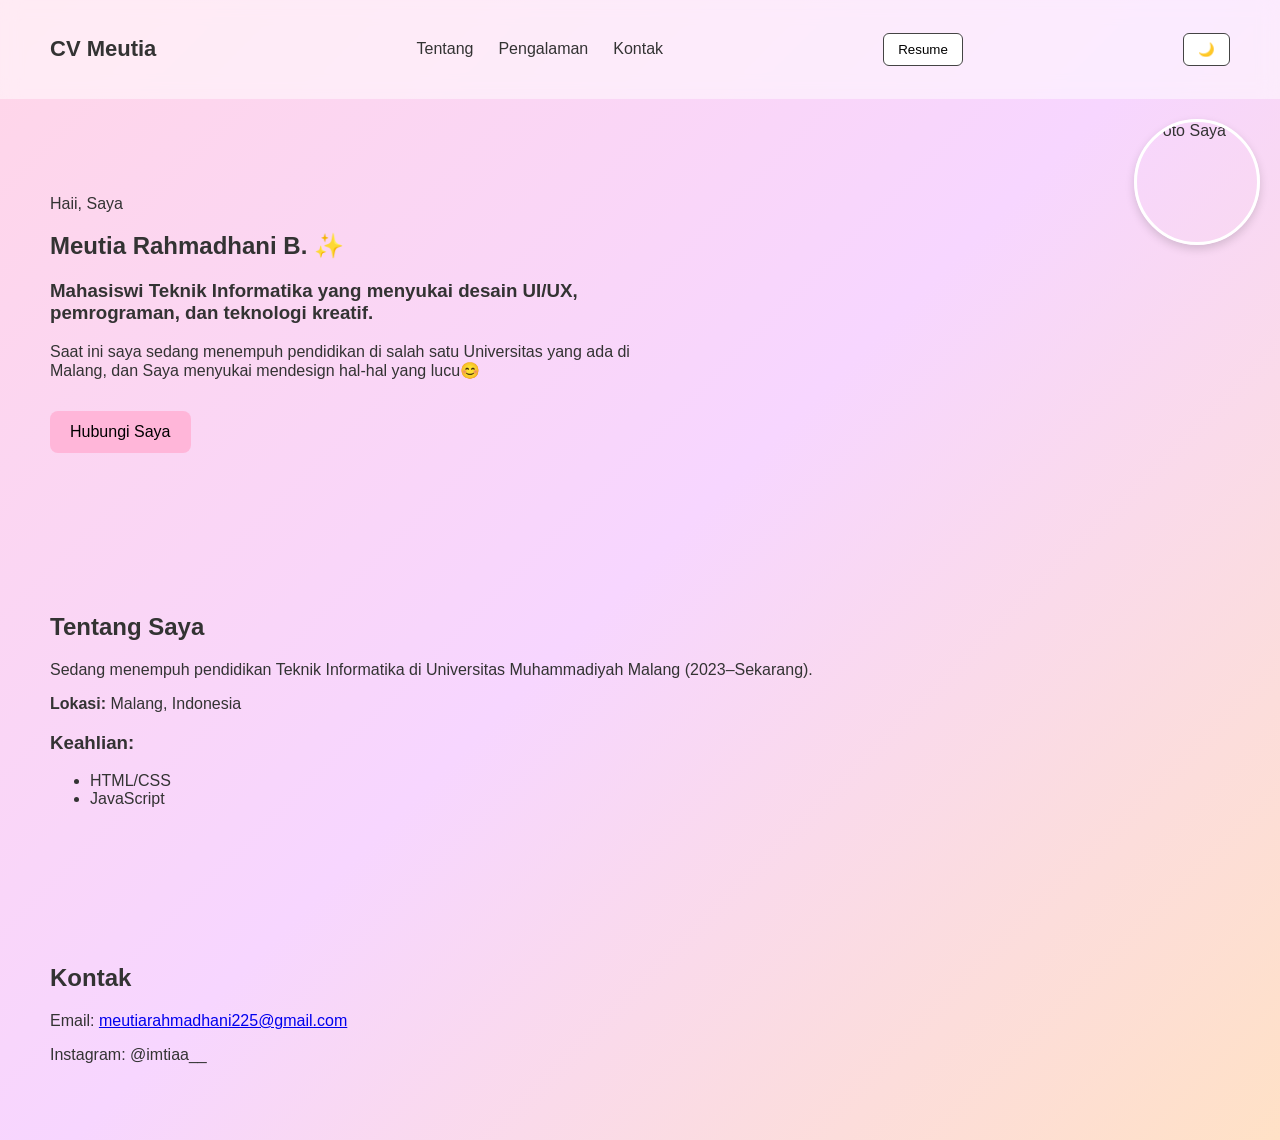
==== CV Meutia/index.html @ 0619a76a "Add files via upload" ====
<!DOCTYPE html>
<html lang="id">
<head>
    <meta charset="UTF-8">
    <meta name="viewport" content="width=device-width, initial-scale=1.0">
    <title>Meutia Portfolio</title>
    <link rel="stylesheet" href="css/style.css">
</head>
<body>

    <!-- DEKORASI -->
    <img src="img/star.jpeg" class="decor star" alt="">
    <img src="img/butterfly.jpeg" class="decor butterfly" alt="">

    <!-- NAVBAR -->
    <header>
        <nav class="navbar">
            <h2 class="logo">CV Meutia</h2>
            <ul class="nav-links">
                <li><a href="#about">Tentang</a></li>
                <li><a href="#experience">Pengalaman</a></li>
                <li><a href="#contact">Kontak</a></li>
            </ul>
            <button class="resume-btn">Resume</button>
            <button id="darkModeToggle" class="dark-btn">🌙</button>
        </nav>
    </header>

    <!-- HERO -->
    <section class="hero reveal">
        <div class="hero-left">
            <p class="intro">Haii, Saya</p>
            <h1 class="name">Meutia Rahmadhani B. ✨</h1>
            <h3 class="role">Mahasiswi Teknik Informatika yang menyukai desain UI/UX, pemrograman,
                dan teknologi kreatif. </h3>

            <p class="desc">
                Saat ini saya sedang menempuh pendidikan di salah satu Universitas yang ada di Malang, dan Saya menyukai mendesign hal-hal yang lucu😊
            </p>

            <a href="#contact" class="cta-btn">Hubungi Saya</a>
        </div>

        <div class="hero-right">
            <img src="images/meutia.jpg" alt="Foto Saya" class="profile-pic">
        </div>
    </section>

    <!-- TENTANG -->
    <section id="about" class="section reveal">
        <h2>Tentang Saya</h2>
        <p>Sedang menempuh pendidikan Teknik Informatika di Universitas Muhammadiyah Malang (2023–Sekarang).</p>
        <p><strong>Lokasi:</strong> Malang, Indonesia</p>

        <h3>Keahlian:</h3>
        <ul class="skills">
            <li>HTML/CSS</li>
            <li>JavaScript</li>
        </ul>
    </section>

    <!-- KONTAK -->
    <section id="contact" class="section reveal">
        <h2>Kontak</h2>
        <p>Email: <a href="mailto:meutia@example.com">meutiarahmadhani225@gmail.com</a></p>
        <p>Instagram: @imtiaa__</p>
    </section>

    <script src="js/script.js"></script>
</body>
</html>
---- CV Meutia/css/style.css ----
/* FONT */
body {
    margin: 0;
    font-family: "Poppins", sans-serif;
    background: linear-gradient(135deg, #ffd6e8, #f7d6ff, #ffe1c6);
    color: #333;
    overflow-x: hidden;
    transition: 0.3s;
}

.navbar {
    display: flex;
    justify-content: space-between;
    align-items: center;
    padding: 18px 50px;
    background: rgba(255,255,255,0.5);
    backdrop-filter: blur(10px);
    position: sticky;
    top: 0;
}

.logo {
    font-size: 22px;
    font-weight: bold;
}

.nav-links {
    list-style: none;
    display: flex;
    gap: 25px;
}

.nav-links a {
    text-decoration: none;
    font-weight: 500;
    color: #333;
}

.resume-btn, .dark-btn {
    padding: 8px 14px;
    border-radius: 6px;
    border: 1px solid #444;
    background: white;
    cursor: pointer;
}

/* DEKORASI (kupu & bintang) */
.decor {
    position: fixed;
    width: 60px;
    opacity: 0.6;
    animation: float 5s ease-in-out infinite;
}

.star {
    top: 20px;
    left: 15px;
}

.butterfly {
    bottom: 40px;
    right: 20px;
    width: 80px;
}

@keyframes float {
    0% { transform: translateY(0); }
    50% { transform: translateY(-12px); }
    100% { transform: translateY(0); }
}

.hero {
    display: flex;
    justify-content: space-between;
    padding: 80px 50px;
}

.hero-left {
    max-width: 50%;
}

.profile-img {
    width: 250px;
    height: 250px;
    border-radius: 50%;
    object-fit: cover;
    border: 5px solid white;
    box-shadow: 0 5px 15px rgba(0,0,0,0.15);
}

.profile-pic {
    width: 120px;        
    height: 120px;       
    object-fit: cover;   
    border-radius: 50%;  
    position: absolute;  
    top: 20px;           
    right: 20px;         
    border: 3px solid #fff; 
    box-shadow: 0 4px 10px rgba(0, 0, 0, 0.15); 
}

.cta-btn {
    display: inline-block;
    margin-top: 15px;
    padding: 12px 20px;
    border-radius: 8px;
    background: #ffb6d9;
    text-decoration: none;
    color: #000;
}

.section {
    padding: 60px 50px;
}

.reveal {
    opacity: 0;
    transform: translateY(30px);
    transition: 0.8s;
}

.reveal.active {
    opacity: 1;
    transform: translateY(0);
}

/* DARK MODE */
.dark {
    background: #1c1c1c;
    color: white;
}

.dark .navbar {
    background: rgba(0,0,0,0.5);
}

.dark a {
    color: #ffd6ff;
}

.dark .cta-btn {
    background: #ff7cd9;
}
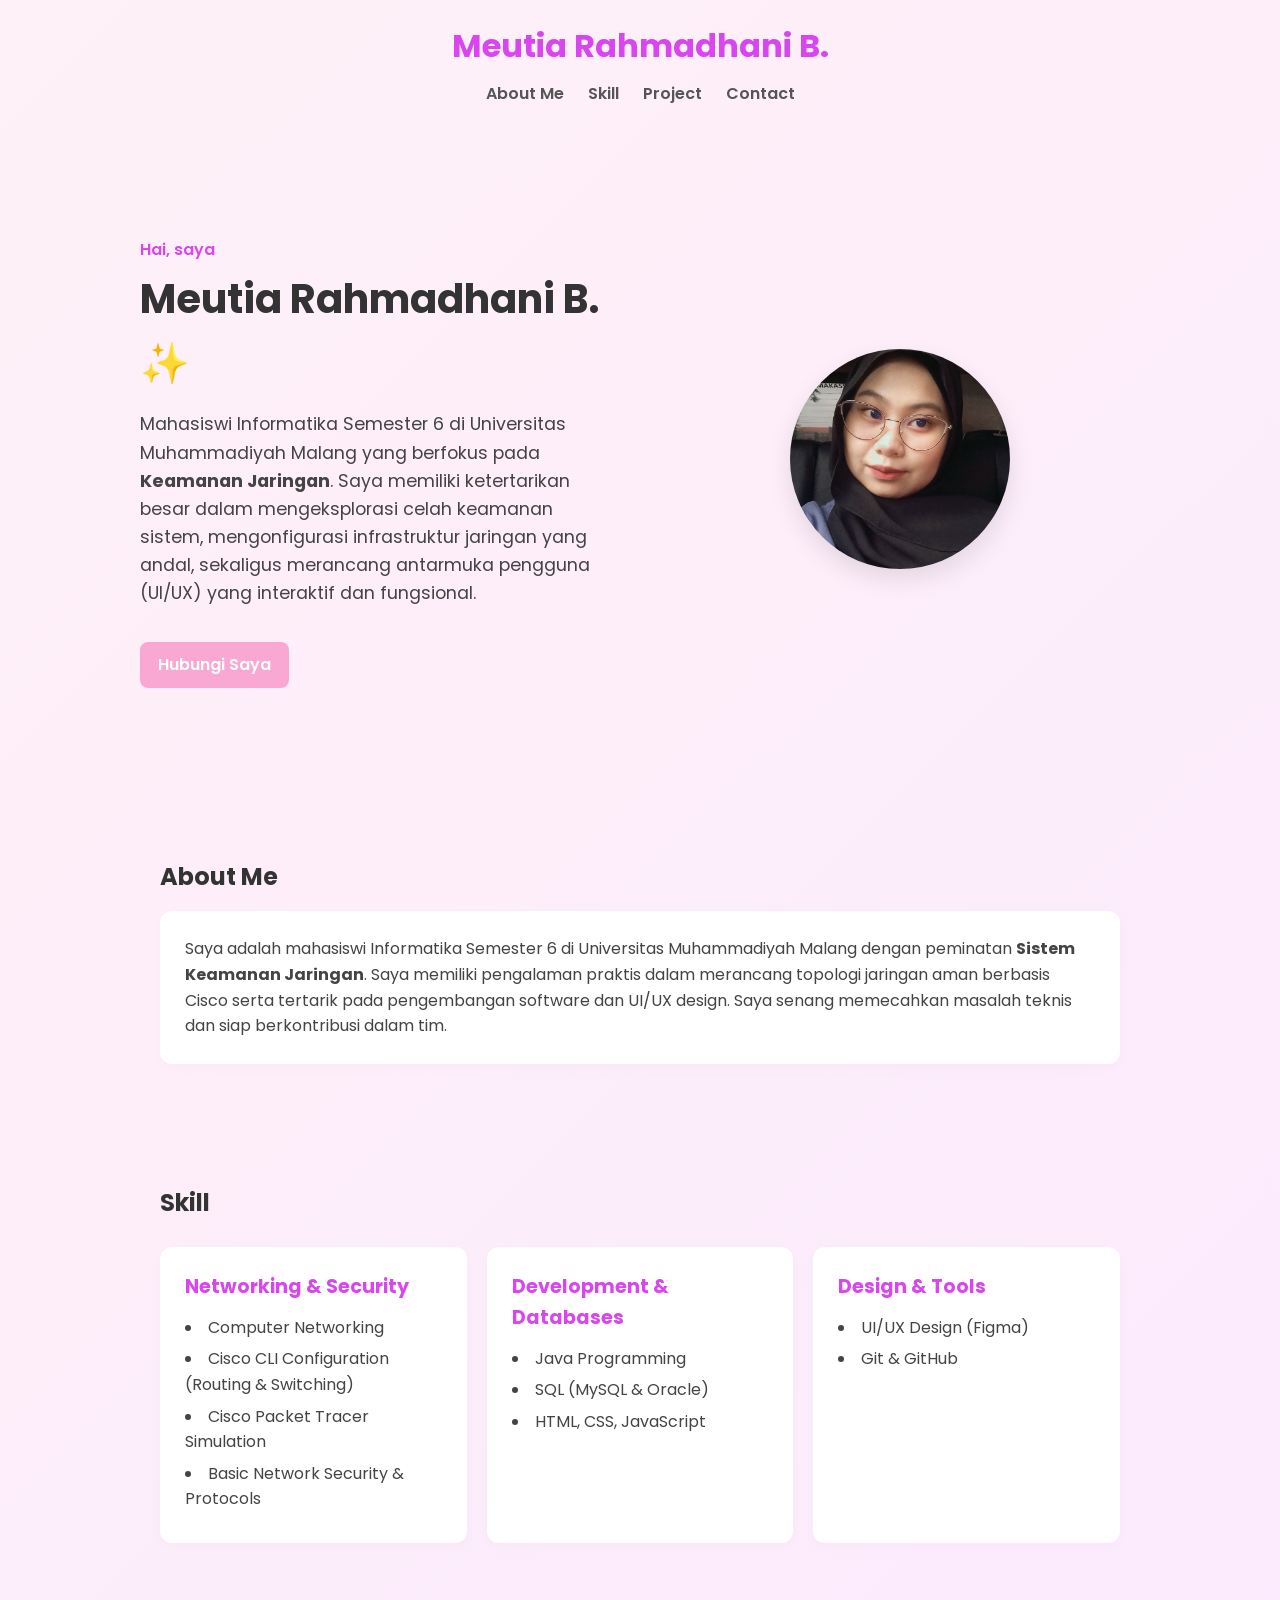
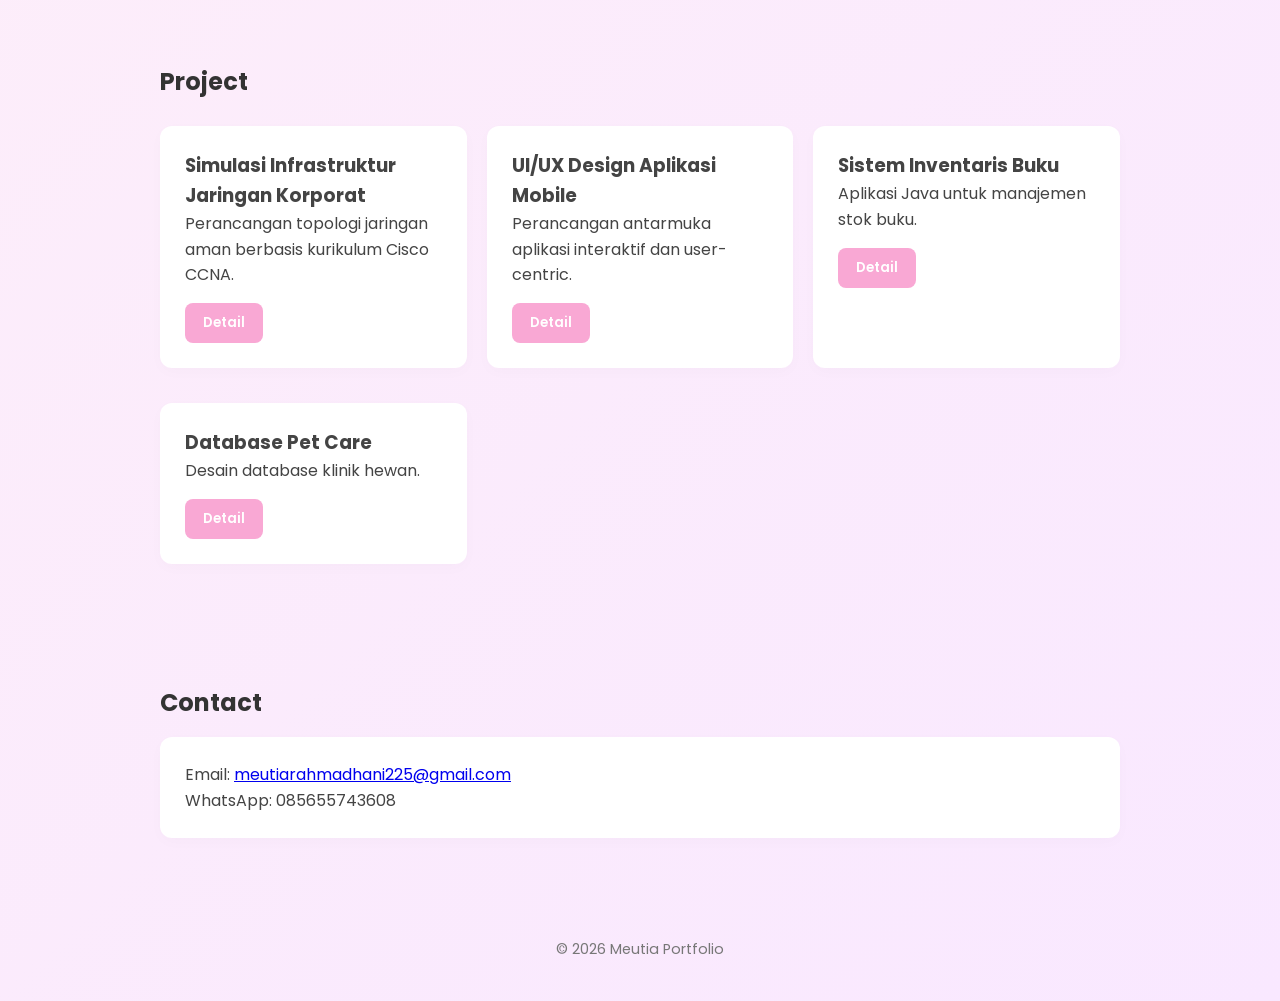
==== commit beb8f222: "Add files via upload" ====
--- a/CV Meutia/index.html
+++ b/CV Meutia/index.html
@@ -1,71 +1,171 @@
 <!DOCTYPE html>
 <html lang="id">
 <head>
-    <meta charset="UTF-8">
-    <meta name="viewport" content="width=device-width, initial-scale=1.0">
-    <title>Meutia Portfolio</title>
-    <link rel="stylesheet" href="css/style.css">
+  <meta charset="UTF-8">
+  <title>Portfolio - Meutia</title>
+  <meta name="viewport" content="width=device-width, initial-scale=1.0">
+
+  <link href="https://fonts.googleapis.com/css2?family=Poppins:wght@300;400;600&display=swap" rel="stylesheet">
+
+  <link rel="stylesheet" href="css/style.css">
 </head>
+
 <body>
 
-    <!-- DEKORASI -->
-    <img src="img/star.jpeg" class="decor star" alt="">
-    <img src="img/butterfly.jpeg" class="decor butterfly" alt="">
+<header class="header">
+  <div class="container">
+    <h1 class="logo">Meutia Rahmadhani B.</h1>
 
-    <!-- NAVBAR -->
-    <header>
-        <nav class="navbar">
-            <h2 class="logo">CV Meutia</h2>
-            <ul class="nav-links">
-                <li><a href="#about">Tentang</a></li>
-                <li><a href="#experience">Pengalaman</a></li>
-                <li><a href="#contact">Kontak</a></li>
-            </ul>
-            <button class="resume-btn">Resume</button>
-            <button id="darkModeToggle" class="dark-btn">🌙</button>
-        </nav>
-    </header>
+    <nav class="nav">
+      <a href="#about">About Me</a>
+      <a href="#skills">Skill</a>
+      <a href="#projects">Project</a>
+      <a href="#contact">Contact</a>
+    </nav>
+  </div>
+</header>
 
-    <!-- HERO -->
-    <section class="hero reveal">
-        <div class="hero-left">
-            <p class="intro">Haii, Saya</p>
-            <h1 class="name">Meutia Rahmadhani B. ✨</h1>
-            <h3 class="role">Mahasiswi Teknik Informatika yang menyukai desain UI/UX, pemrograman,
-                dan teknologi kreatif. </h3>
+<section class="hero section fade-in">
+  <div class="container hero-content">
 
-            <p class="desc">
-                Saat ini saya sedang menempuh pendidikan di salah satu Universitas yang ada di Malang, dan Saya menyukai mendesign hal-hal yang lucu😊
-            </p>
+    <div class="hero-text">
+      <p class="intro">Hai, saya</p>
+      <h1>Meutia Rahmadhani B. ✨</h1>
 
-            <a href="#contact" class="cta-btn">Hubungi Saya</a>
+      <p class="role">
+        Mahasiswi Informatika Semester 6 di Universitas Muhammadiyah Malang yang berfokus pada <strong>Keamanan Jaringan</strong>. Saya memiliki ketertarikan besar dalam mengeksplorasi celah keamanan sistem, mengonfigurasi infrastruktur jaringan yang andal, sekaligus merancang antarmuka pengguna (UI/UX) yang interaktif dan fungsional.
+      </p>
+
+      <a href="#contact" class="btn">Hubungi Saya</a>
+    </div>
+
+    <div class="hero-image">
+      <img src="images/Meutia.jpg" alt="Foto Meutia">
+    </div>
+
+  </div>
+</section>
+
+<main>
+
+  <section id="about" class="section fade-in">
+    <div class="container">
+      <h2>About Me</h2>
+
+      <div class="card">
+        <p>
+          Saya adalah mahasiswi Informatika Semester 6 di Universitas Muhammadiyah Malang dengan peminatan <strong>Sistem Keamanan Jaringan</strong>. Saya memiliki pengalaman praktis dalam merancang topologi jaringan aman berbasis Cisco serta tertarik pada pengembangan software dan UI/UX design. Saya senang memecahkan masalah teknis dan siap berkontribusi dalam tim.
+        </p>
+      </div>
+    </div>
+  </section>
+
+  <section id="skills" class="section fade-in">
+    <div class="container">
+      <h2>Skill</h2>
+
+      <div class="skills-container">
+        <div class="card skill-card">
+          <h3>Networking & Security</h3>
+          <ul class="skill-list">
+            <li>Computer Networking</li>
+            <li>Cisco CLI Configuration (Routing & Switching)</li>
+            <li>Cisco Packet Tracer Simulation</li>
+            <li>Basic Network Security & Protocols</li>
+          </ul>
         </div>
 
-        <div class="hero-right">
-            <img src="images/meutia.jpg" alt="Foto Saya" class="profile-pic">
+        <div class="card skill-card">
+          <h3>Development & Databases</h3>
+          <ul class="skill-list">
+            <li>Java Programming</li>
+            <li>SQL (MySQL & Oracle)</li>
+            <li>HTML, CSS, JavaScript</li>
+          </ul>
         </div>
-    </section>
 
-    <!-- TENTANG -->
-    <section id="about" class="section reveal">
-        <h2>Tentang Saya</h2>
-        <p>Sedang menempuh pendidikan Teknik Informatika di Universitas Muhammadiyah Malang (2023–Sekarang).</p>
-        <p><strong>Lokasi:</strong> Malang, Indonesia</p>
+        <div class="card skill-card">
+          <h3>Design & Tools</h3>
+          <ul class="skill-list">
+            <li>UI/UX Design (Figma)</li>
+            <li>Git & GitHub</li>
+          </ul>
+        </div>
+      </div>
 
-        <h3>Keahlian:</h3>
-        <ul class="skills">
-            <li>HTML/CSS</li>
-            <li>JavaScript</li>
-        </ul>
-    </section>
+    </div>
+  </section>
 
-    <!-- KONTAK -->
-    <section id="contact" class="section reveal">
-        <h2>Kontak</h2>
-        <p>Email: <a href="mailto:meutia@example.com">meutiarahmadhani225@gmail.com</a></p>
-        <p>Instagram: @imtiaa__</p>
-    </section>
+  <section id="projects" class="section fade-in">
+    <div class="container">
+      <h2>Project</h2>
 
-    <script src="js/script.js"></script>
+      <div class="project-grid">
+
+        <div class="card">
+          <h3>Simulasi Infrastruktur Jaringan Korporat</h3>
+          <p>Perancangan topologi jaringan aman berbasis kurikulum Cisco CCNA.</p>
+          <button onclick="toggleDetail('p3')" class="btn">Detail</button>
+          <div id="p3" class="hidden project-detail">
+            <p><strong>Deskripsi:</strong> Merancang simulasi jaringan skala menengah dengan implementasi routing, switching, dan pengamanan akses lalu lintas data jaringan.</p>
+            <p><strong>Fitur/Konsep:</strong> VLAN, Subnetting, Access Control List (ACL), Inter-VLAN Routing</p>
+            <p><strong>Tools:</strong> Cisco Packet Tracer</p>
+          </div>
+        </div>
+
+        <div class="card">
+          <h3>UI/UX Design Aplikasi Mobile</h3>
+          <p>Perancangan antarmuka aplikasi interaktif dan user-centric.</p>
+          <button onclick="toggleDetail('p4')" class="btn">Detail</button>
+          <div id="p4" class="hidden project-detail">
+            <p><strong>Deskripsi:</strong> Membuat konsep, user flow, hingga high-fidelity prototype interaktif untuk tugas perancangan aplikasi kreatif.</p>
+            <p><strong>Tools:</strong> Figma</p>
+            <a href="https://www.figma.com/design/Ps2Ab0QJ41ZLBfDOaSRpJ6/AufaGo?node-id=0-1" target="_blank" class="btn-link">Lihat Prototype Figma ↗</a>
+          </div>
+        </div>
+
+        <div class="card">
+          <h3>Sistem Inventaris Buku</h3>
+          <p>Aplikasi Java untuk manajemen stok buku.</p>
+          <button onclick="toggleDetail('p1')" class="btn">Detail</button>
+          <div id="p1" class="hidden project-detail">
+            <p><strong>Fitur:</strong> Login, CRUD, Laporan</p>
+            <p><strong>Tech Stack:</strong> Java, MySQL</p>
+          </div>
+        </div>
+
+        <div class="card">
+          <h3>Database Pet Care</h3>
+          <p>Desain database klinik hewan.</p>
+          <button onclick="toggleDetail('p2')" class="btn">Detail</button>
+          <div id="p2" class="hidden project-detail">
+            <p><strong>Konsep:</strong> ERD, CDM, PDM</p>
+            <p><strong>Tools:</strong> Oracle SQL Developer</p>
+          </div>
+        </div>
+
+      </div>
+    </div>
+  </section>
+
+  <section id="contact" class="section fade-in">
+    <div class="container">
+      <h2>Contact</h2>
+
+      <div class="card">
+        <p>Email: <a href="mailto:meutiarahmadhani225@gmail.com">meutiarahmadhani225@gmail.com</a></p>
+        <p>WhatsApp: <a target="_blank">085655743608</a></p>
+      </div>
+    </div>
+  </section>
+
+</main>
+
+<footer>
+  <p>© 2026 Meutia Portfolio</p>
+</footer>
+
+<script src="js/script.js"></script>
+
 </body>
-</html>
+</html>
--- a/CV Meutia/css/style.css
+++ b/CV Meutia/css/style.css
@@ -1,144 +1,213 @@
-/* FONT */
+* {
+  margin: 0;
+  padding: 0;
+  box-sizing: border-box;
+}
+
 body {
-    margin: 0;
-    font-family: "Poppins", sans-serif;
-    background: linear-gradient(135deg, #ffd6e8, #f7d6ff, #ffe1c6);
-    color: #333;
-    overflow-x: hidden;
-    transition: 0.3s;
-}
-
-.navbar {
-    display: flex;
-    justify-content: space-between;
-    align-items: center;
-    padding: 18px 50px;
-    background: rgba(255,255,255,0.5);
-    backdrop-filter: blur(10px);
-    position: sticky;
-    top: 0;
+  font-family: "Poppins", sans-serif;
+  background: linear-gradient(135deg, #fff1f7, #f9e8ff);
+  color: #444;
+  line-height: 1.6;
+}
+
+/* CONTAINER */
+.container {
+  max-width: 1000px;
+  margin: auto;
+  padding: 0 20px;
+}
+
+/* HEADER */
+.header {
+  text-align: center;
+  padding: 20px 0;
 }
 
 .logo {
-    font-size: 22px;
-    font-weight: bold;
-}
-
-.nav-links {
-    list-style: none;
-    display: flex;
-    gap: 25px;
-}
-
-.nav-links a {
-    text-decoration: none;
-    font-weight: 500;
-    color: #333;
-}
-
-.resume-btn, .dark-btn {
-    padding: 8px 14px;
-    border-radius: 6px;
-    border: 1px solid #444;
-    background: white;
-    cursor: pointer;
-}
-
-/* DEKORASI (kupu & bintang) */
-.decor {
-    position: fixed;
-    width: 60px;
-    opacity: 0.6;
-    animation: float 5s ease-in-out infinite;
-}
-
-.star {
-    top: 20px;
-    left: 15px;
-}
-
-.butterfly {
-    bottom: 40px;
-    right: 20px;
-    width: 80px;
-}
-
-@keyframes float {
-    0% { transform: translateY(0); }
-    50% { transform: translateY(-12px); }
-    100% { transform: translateY(0); }
-}
-
-.hero {
-    display: flex;
-    justify-content: space-between;
-    padding: 80px 50px;
-}
-
-.hero-left {
-    max-width: 50%;
-}
-
-.profile-img {
-    width: 250px;
-    height: 250px;
-    border-radius: 50%;
-    object-fit: cover;
-    border: 5px solid white;
-    box-shadow: 0 5px 15px rgba(0,0,0,0.15);
-}
-
-.profile-pic {
-    width: 120px;        
-    height: 120px;       
-    object-fit: cover;   
-    border-radius: 50%;  
-    position: absolute;  
-    top: 20px;           
-    right: 20px;         
-    border: 3px solid #fff; 
-    box-shadow: 0 4px 10px rgba(0, 0, 0, 0.15); 
-}
-
-.cta-btn {
-    display: inline-block;
-    margin-top: 15px;
-    padding: 12px 20px;
-    border-radius: 8px;
-    background: #ffb6d9;
-    text-decoration: none;
-    color: #000;
-}
-
+  color: #d946ef;
+}
+
+/* NAV */
+.nav {
+  margin-top: 10px;
+}
+
+.nav a {
+  margin: 0 10px;
+  text-decoration: none;
+  color: #555;
+  font-weight: 600;
+}
+
+.nav a:hover {
+  color: #d946ef;
+}
+
+/* HERO */
+.hero-content {
+  display: flex;
+  align-items: center;
+  justify-content: space-between;
+  gap: 40px;
+  padding: 50px 0;
+}
+
+.hero-text {
+  flex: 1;
+}
+
+.hero-text h1 {
+  font-size: 2.5rem;
+  margin: 5px 0 15px 0;
+  color: #333;
+}
+
+.intro {
+  color: #d946ef;
+  font-weight: 600;
+}
+
+.role {
+  font-size: 1.1rem;
+  margin-bottom: 20px;
+}
+
+.hero-image {
+  flex: 1;
+  text-align: center;
+}
+
+.hero-image img {
+  width: 220px;
+  height: 220px;
+  object-fit: cover;
+  border-radius: 50%;
+  box-shadow: 0 10px 25px rgba(0,0,0,0.1);
+}
+
+/* BUTTONS & LINKS */
+.btn {
+  display: inline-block;
+  margin-top: 15px;
+  padding: 10px 18px;
+  background: #f9a8d4;
+  border-radius: 8px;
+  color: white;
+  text-decoration: none;
+  border: none;
+  cursor: pointer;
+  font-family: "Poppins", sans-serif;
+  font-weight: 600;
+  transition: background 0.3s;
+}
+
+.btn:hover {
+  background: #f472b6;
+}
+
+.btn-link {
+  display: inline-block;
+  margin-top: 12px;
+  color: #d946ef;
+  text-decoration: none;
+  font-weight: 600;
+}
+
+.btn-link:hover {
+  text-decoration: underline;
+}
+
+/* SECTION */
 .section {
-    padding: 60px 50px;
-}
-
-.reveal {
-    opacity: 0;
-    transform: translateY(30px);
-    transition: 0.8s;
-}
-
-.reveal.active {
-    opacity: 1;
-    transform: translateY(0);
-}
-
-/* DARK MODE */
-.dark {
-    background: #1c1c1c;
-    color: white;
-}
-
-.dark .navbar {
-    background: rgba(0,0,0,0.5);
-}
-
-.dark a {
-    color: #ffd6ff;
-}
-
-.dark .cta-btn {
-    background: #ff7cd9;
-}
+  padding: 60px 0;
+}
+
+.section h2 {
+  color: #333;
+  margin-bottom: 10px;
+  position: relative;
+}
+
+.card {
+  background: white;
+  padding: 25px;
+  border-radius: 12px;
+  margin-top: 15px;
+  box-shadow: 0 4px 15px rgba(0,0,0,0.02);
+}
+
+/* SKILLS GROUPING */
+.skills-container {
+  display: grid;
+  grid-template-columns: repeat(auto-fit, minmax(280px, 1fr));
+  gap: 20px;
+}
+
+.skill-card h3 {
+  color: #d946ef;
+  margin-bottom: 12px;
+  font-size: 1.2rem;
+}
+
+.skill-list {
+  list-style-position: inside;
+}
+
+.skill-list li {
+  margin-bottom: 6px;
+}
+
+/* PROJECT GRID (RESPONSIVE) */
+.project-grid {
+  display: grid;
+  grid-template-columns: repeat(auto-fit, minmax(300px, 1fr));
+  gap: 20px;
+}
+
+.project-detail {
+  margin-top: 15px;
+  padding-top: 15px;
+  border-top: 1px dashed #eee;
+  font-size: 0.95rem;
+}
+
+.project-detail p {
+  margin-bottom: 5px;
+}
+
+/* ANIMATION */
+.fade-in {
+  opacity: 0;
+  transform: translateY(30px);
+  transition: 0.8s;
+}
+
+.fade-in.active {
+  opacity: 1;
+  transform: translateY(0);
+}
+
+.hidden {
+  display: none;
+}
+
+/* FOOTER */
+footer {
+  text-align: center;
+  padding: 40px 20px;
+  font-size: 0.9rem;
+  color: #777;
+}
+
+/* RESPONSIVE HERO MOBILE */
+@media (max-width: 768px) {
+  .hero-content {
+    flex-direction: column-reverse;
+    text-align: center;
+    padding: 20px 0;
+  }
+  .hero-text h1 {
+    font-size: 2rem;
+  }
+}
